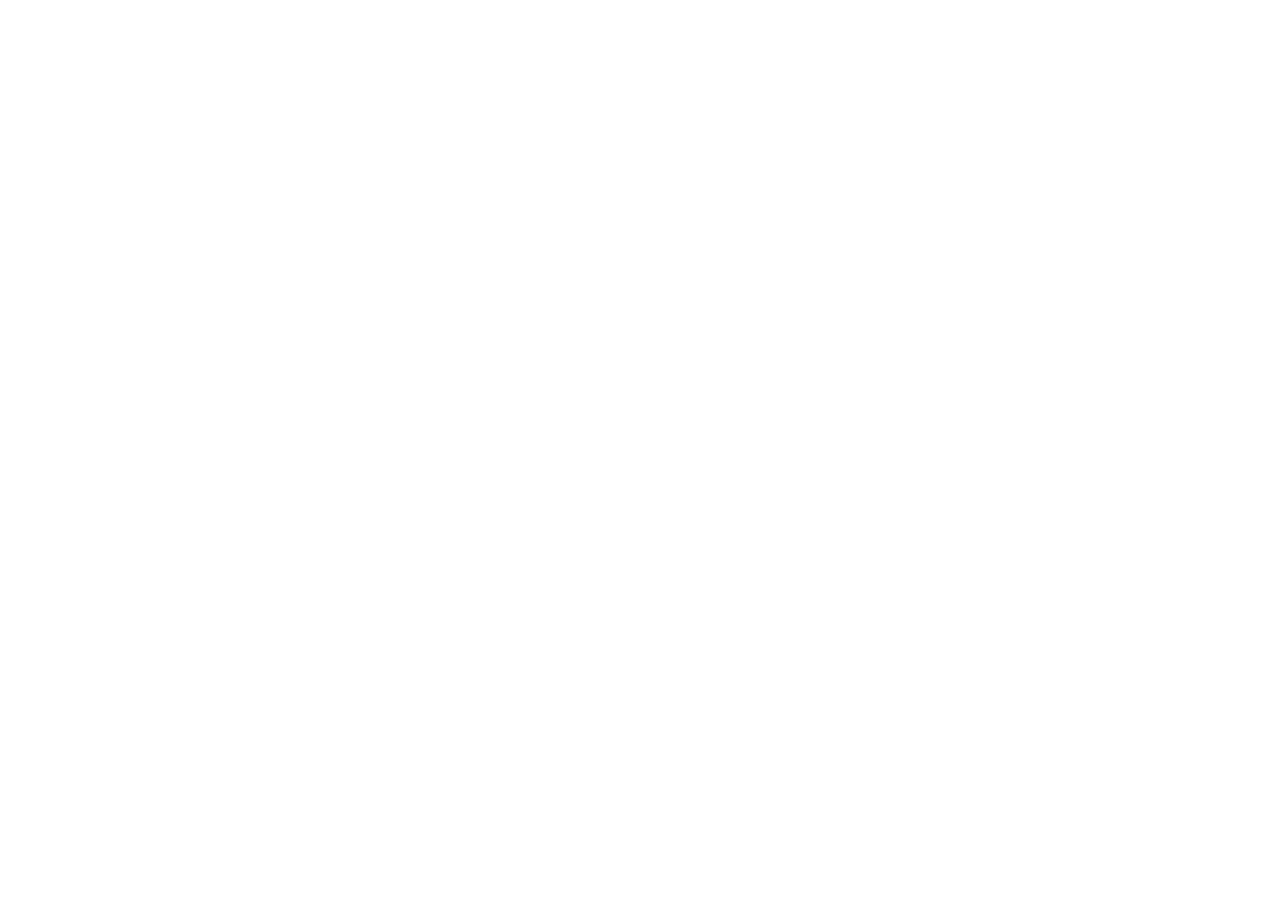
==== admin/index.html @ bd912039 "Initial commit" ====
<!doctype html>
<html>
<head>
  <meta charset="utf-8" />
  <meta name="viewport" content="width=device-width, initial-scale=1.0" />
  <title>TODAP Yönetici Paneli</title>
  <script src="https://identity.netlify.com/v1/netlify-identity-widget.js"></script>
</head>
<body>
  <script src="https://unpkg.com/netlify-cms@^2.0.0/dist/netlify-cms.js"></script>
</body>
</html>
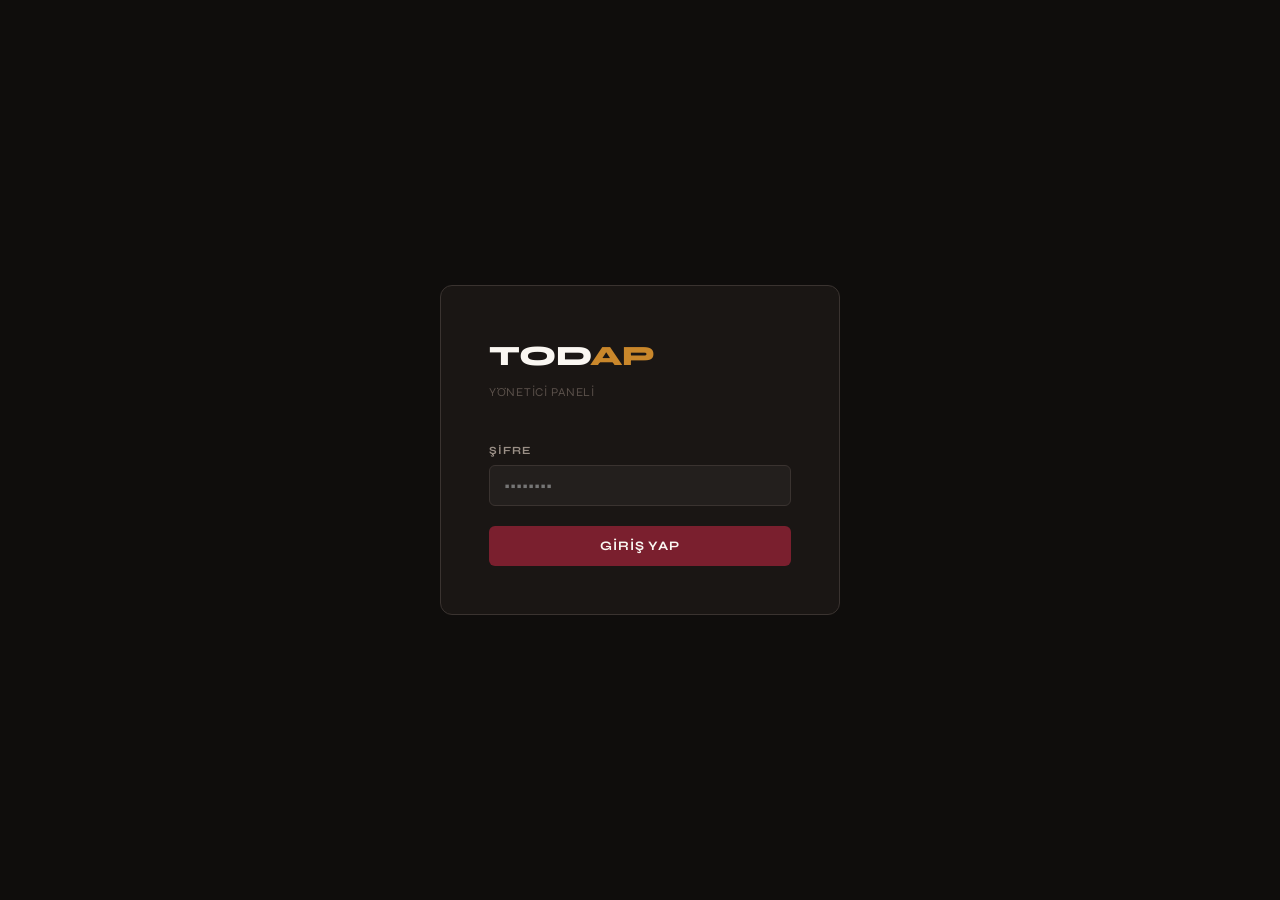
==== commit e4bfcbeb: "admin panel attempt" ====
--- a/admin/index.html
+++ b/admin/index.html
@@ -1,12 +1,1012 @@
-<!doctype html>
-<html>
+
+<!DOCTYPE html>
+<html lang="tr">
 <head>
-  <meta charset="utf-8" />
-  <meta name="viewport" content="width=device-width, initial-scale=1.0" />
-  <title>TODAP Yönetici Paneli</title>
-  <script src="https://identity.netlify.com/v1/netlify-identity-widget.js"></script>
+<meta charset="UTF-8"/>
+<meta name="viewport" content="width=device-width, initial-scale=1.0"/>
+<title>TODAP — Yönetici Paneli</title>
+<link rel="preconnect" href="https://fonts.googleapis.com"/>
+<link rel="preconnect" href="https://fonts.gstatic.com" crossorigin/>
+<link href="https://fonts.googleapis.com/css2?family=Syne:wght@400;600;700;800&family=Lora:ital,wght@0,400;1,400&display=swap" rel="stylesheet"/>
+<style>
+*,*::before,*::after{box-sizing:border-box;margin:0;padding:0}
+:root{
+  --bg:#0f0d0c;
+  --surface:#1a1614;
+  --surface2:#231f1d;
+  --surface3:#2d2825;
+  --border:#3a3330;
+  --border2:#4a4340;
+  --burgundy:#7a1f2e;
+  --burgundy-bright:#a02840;
+  --mustard:#c9872b;
+  --mustard-dim:#8a5c1a;
+  --cream:#faf7f2;
+  --text:#e8e0d8;
+  --text-muted:#9a8f86;
+  --text-faint:#5a504a;
+  --success:#3a6b35;
+  --success-bg:#1a2e18;
+  --error:#8b2020;
+  --error-bg:#2e1515;
+  --fd:'Syne',system-ui,sans-serif;
+  --fs:'Lora',Georgia,serif;
+}
+html{scroll-behavior:smooth}
+body{font-family:var(--fd);background:var(--bg);color:var(--text);font-size:14px;line-height:1.6;-webkit-font-smoothing:antialiased;min-height:100vh}
+
+/* LOGIN */
+#login-screen{display:flex;align-items:center;justify-content:center;min-height:100vh;padding:2rem;background:var(--bg)}
+.login-box{background:var(--surface);border:1px solid var(--border);border-radius:12px;padding:3rem;width:100%;max-width:400px}
+.login-logo{font-family:var(--fd);font-size:28px;font-weight:800;color:var(--cream);margin-bottom:4px}
+.login-logo span{color:var(--mustard)}
+.login-sub{font-size:12px;color:var(--text-faint);letter-spacing:0.06em;text-transform:uppercase;margin-bottom:2.5rem}
+.login-label{font-size:11px;font-weight:700;letter-spacing:0.08em;text-transform:uppercase;color:var(--text-muted);display:block;margin-bottom:6px}
+.login-input{width:100%;padding:11px 14px;background:var(--surface2);border:1px solid var(--border);border-radius:6px;color:var(--cream);font-family:var(--fd);font-size:14px;outline:none;transition:border-color .2s;margin-bottom:1.25rem}
+.login-input:focus{border-color:var(--mustard)}
+.login-btn{width:100%;padding:12px;background:var(--burgundy);color:var(--cream);font-family:var(--fd);font-size:13px;font-weight:700;letter-spacing:0.06em;text-transform:uppercase;border:none;border-radius:6px;cursor:pointer;transition:background .2s}
+.login-btn:hover{background:var(--burgundy-bright)}
+.login-error{background:var(--error-bg);border:1px solid var(--error);border-radius:6px;padding:10px 14px;font-size:13px;color:#e57373;margin-top:1rem;display:none}
+
+/* LAYOUT */
+#app{display:none;min-height:100vh}
+.sidebar{position:fixed;top:0;left:0;bottom:0;width:240px;background:var(--surface);border-right:1px solid var(--border);display:flex;flex-direction:column;z-index:10}
+.sidebar-logo{padding:1.5rem 1.75rem;border-bottom:1px solid var(--border)}
+.sidebar-logo-text{font-size:20px;font-weight:800;color:var(--cream)}
+.sidebar-logo-text span{color:var(--mustard)}
+.sidebar-logo-sub{font-size:10px;color:var(--text-faint);letter-spacing:0.07em;text-transform:uppercase;margin-top:2px}
+.sidebar-nav{padding:1rem 0;flex:1;overflow-y:auto}
+.nav-section{padding:0.5rem 1.75rem 0.25rem;font-size:10px;font-weight:700;letter-spacing:0.1em;text-transform:uppercase;color:var(--text-faint)}
+.nav-item{display:flex;align-items:center;gap:10px;padding:9px 1.75rem;cursor:pointer;transition:all .15s;color:var(--text-muted);font-size:13px;font-weight:600;letter-spacing:0.02em;border-left:2px solid transparent;text-decoration:none}
+.nav-item:hover{color:var(--text);background:var(--surface2)}
+.nav-item.active{color:var(--mustard);background:var(--surface2);border-left-color:var(--mustard)}
+.nav-item .icon{width:16px;height:16px;opacity:0.7;flex-shrink:0}
+.nav-item.active .icon{opacity:1}
+.sidebar-footer{padding:1.25rem 1.75rem;border-top:1px solid var(--border)}
+.sidebar-footer a{font-size:12px;color:var(--text-faint);text-decoration:none;display:block;margin-bottom:6px;transition:color .2s}
+.sidebar-footer a:hover{color:var(--text)}
+.sidebar-user{font-size:11px;color:var(--text-faint);margin-top:0.75rem}
+
+.main{margin-left:240px;min-height:100vh;display:flex;flex-direction:column}
+.topbar{padding:1.25rem 2rem;border-bottom:1px solid var(--border);display:flex;align-items:center;justify-content:space-between;background:var(--surface);position:sticky;top:0;z-index:5}
+.topbar-title{font-size:16px;font-weight:700;color:var(--cream)}
+.topbar-actions{display:flex;gap:10px;align-items:center}
+.content{padding:2rem;flex:1}
+
+/* BUTTONS */
+.btn{font-family:var(--fd);font-size:12px;font-weight:700;letter-spacing:0.05em;text-transform:uppercase;padding:8px 18px;border-radius:5px;cursor:pointer;transition:all .2s;border:none;display:inline-flex;align-items:center;gap:6px}
+.btn-primary{background:var(--burgundy);color:var(--cream)}
+.btn-primary:hover{background:var(--burgundy-bright)}
+.btn-secondary{background:var(--surface3);color:var(--text);border:1px solid var(--border)}
+.btn-secondary:hover{background:var(--surface2);border-color:var(--border2)}
+.btn-success{background:var(--success);color:var(--cream)}
+.btn-success:hover{background:#4a8a40}
+.btn-danger{background:var(--error);color:var(--cream)}
+.btn-danger:hover{background:#a02020}
+.btn-mustard{background:var(--mustard);color:#fff}
+.btn-mustard:hover{background:#b07020}
+.btn-sm{padding:5px 12px;font-size:11px}
+.btn:disabled{opacity:0.5;cursor:not-allowed}
+
+/* DASHBOARD */
+.stats-grid{display:grid;grid-template-columns:repeat(4,1fr);gap:1rem;margin-bottom:2rem}
+.stat-card{background:var(--surface);border:1px solid var(--border);border-radius:10px;padding:1.5rem}
+.stat-card-num{font-size:36px;font-weight:800;color:var(--mustard);line-height:1}
+.stat-card-label{font-size:11px;color:var(--text-faint);letter-spacing:0.06em;text-transform:uppercase;margin-top:6px}
+.stat-card-sub{font-size:12px;color:var(--text-muted);margin-top:4px}
+
+.recent-grid{display:grid;grid-template-columns:1fr 1fr;gap:1.5rem}
+.widget{background:var(--surface);border:1px solid var(--border);border-radius:10px;padding:1.5rem}
+.widget-title{font-size:12px;font-weight:700;letter-spacing:0.08em;text-transform:uppercase;color:var(--text-muted);margin-bottom:1.25rem;display:flex;align-items:center;justify-content:space-between}
+.widget-item{padding:0.75rem 0;border-bottom:1px solid var(--border);display:flex;align-items:flex-start;justify-content:space-between;gap:1rem}
+.widget-item:last-child{border-bottom:none;padding-bottom:0}
+.widget-item-title{font-size:13px;color:var(--text);font-weight:600;line-height:1.35;flex:1}
+.widget-item-meta{font-size:11px;color:var(--text-faint);margin-top:2px}
+.widget-item-actions{display:flex;gap:6px;flex-shrink:0}
+
+/* TAGS */
+.tag{display:inline-block;font-size:10px;font-weight:700;letter-spacing:0.06em;text-transform:uppercase;padding:2px 8px;border-radius:3px}
+.tag-red{background:rgba(122,31,46,0.3);color:#e57373;border:1px solid rgba(122,31,46,0.4)}
+.tag-mustard{background:rgba(201,135,43,0.2);color:var(--mustard);border:1px solid rgba(201,135,43,0.3)}
+.tag-green{background:rgba(58,107,53,0.3);color:#81c784;border:1px solid rgba(58,107,53,0.4)}
+.tag-gray{background:var(--surface3);color:var(--text-muted);border:1px solid var(--border)}
+
+/* LIST VIEW */
+.list-toolbar{display:flex;align-items:center;justify-content:space-between;margin-bottom:1.5rem;gap:1rem}
+.search-input{padding:8px 14px;background:var(--surface2);border:1px solid var(--border);border-radius:6px;color:var(--text);font-family:var(--fd);font-size:13px;outline:none;transition:border-color .2s;width:260px}
+.search-input:focus{border-color:var(--mustard)}
+.list-table{background:var(--surface);border:1px solid var(--border);border-radius:10px;overflow:hidden;width:100%}
+.list-table table{width:100%;border-collapse:collapse}
+.list-table th{padding:0.75rem 1.25rem;font-size:10px;font-weight:700;letter-spacing:0.08em;text-transform:uppercase;color:var(--text-faint);text-align:left;border-bottom:1px solid var(--border);background:var(--surface2)}
+.list-table td{padding:1rem 1.25rem;border-bottom:1px solid var(--border);color:var(--text);font-size:13px;vertical-align:top}
+.list-table tr:last-child td{border-bottom:none}
+.list-table tr:hover td{background:var(--surface2)}
+.list-table .td-title{font-weight:600;color:var(--cream);max-width:320px;line-height:1.4}
+.list-table .td-date{color:var(--text-faint);white-space:nowrap;font-size:12px}
+.list-table .td-actions{white-space:nowrap}
+.list-table .td-actions{display:flex;gap:6px}
+
+/* FORM */
+.form-section{background:var(--surface);border:1px solid var(--border);border-radius:10px;padding:2rem;max-width:900px}
+.form-section-title{font-size:13px;font-weight:700;letter-spacing:0.06em;text-transform:uppercase;color:var(--text-muted);margin-bottom:1.5rem;padding-bottom:1rem;border-bottom:1px solid var(--border)}
+.form-row{display:grid;grid-template-columns:1fr 1fr;gap:1.25rem;margin-bottom:1.25rem}
+.form-row.single{grid-template-columns:1fr}
+.form-group{display:flex;flex-direction:column;gap:6px}
+.form-label{font-size:11px;font-weight:700;letter-spacing:0.07em;text-transform:uppercase;color:var(--text-muted)}
+.form-input,.form-select,.form-textarea{padding:10px 14px;background:var(--surface2);border:1px solid var(--border);border-radius:6px;color:var(--cream);font-family:var(--fd);font-size:13px;outline:none;transition:border-color .2s;width:100%}
+.form-input:focus,.form-select:focus,.form-textarea:focus{border-color:var(--mustard)}
+.form-textarea{min-height:160px;resize:vertical;font-family:var(--fs);font-size:14px;line-height:1.7}
+.form-textarea.tall{min-height:320px}
+.form-select option{background:var(--surface2)}
+.form-hint{font-size:11px;color:var(--text-faint);margin-top:2px}
+.form-actions{display:flex;gap:10px;align-items:center;margin-top:1.5rem;padding-top:1.5rem;border-top:1px solid var(--border)}
+
+/* TOAST */
+.toast{position:fixed;bottom:2rem;right:2rem;padding:14px 20px;border-radius:8px;font-size:13px;font-weight:600;z-index:1000;transform:translateY(100px);opacity:0;transition:all .3s;max-width:340px;display:flex;align-items:center;gap:10px}
+.toast.show{transform:translateY(0);opacity:1}
+.toast-success{background:var(--success-bg);border:1px solid var(--success);color:#a5d6a7}
+.toast-error{background:var(--error-bg);border:1px solid var(--error);color:#ef9a9a}
+.toast-info{background:var(--surface2);border:1px solid var(--border2);color:var(--text)}
+
+/* MODAL */
+.modal-overlay{position:fixed;inset:0;background:rgba(0,0,0,0.7);z-index:100;display:flex;align-items:center;justify-content:center;padding:2rem;opacity:0;pointer-events:none;transition:opacity .2s}
+.modal-overlay.show{opacity:1;pointer-events:all}
+.modal{background:var(--surface);border:1px solid var(--border);border-radius:12px;padding:2rem;max-width:480px;width:100%}
+.modal-title{font-size:16px;font-weight:700;color:var(--cream);margin-bottom:0.5rem}
+.modal-body{font-size:14px;color:var(--text-muted);line-height:1.6;margin-bottom:1.5rem}
+.modal-actions{display:flex;gap:10px;justify-content:flex-end}
+
+/* LOADING */
+.loading-overlay{position:fixed;inset:0;background:rgba(15,13,12,0.85);z-index:200;display:flex;flex-direction:column;align-items:center;justify-content:center;gap:1rem;opacity:0;pointer-events:none;transition:opacity .2s}
+.loading-overlay.show{opacity:1;pointer-events:all}
+.loading-spinner{width:36px;height:36px;border:3px solid var(--border);border-top-color:var(--mustard);border-radius:50%;animation:spin 0.8s linear infinite}
+.loading-text{font-size:13px;color:var(--text-muted)}
+@keyframes spin{to{transform:rotate(360deg)}}
+
+/* EMPTY */
+.empty-state{text-align:center;padding:4rem 2rem;color:var(--text-faint)}
+.empty-state-icon{font-size:48px;margin-bottom:1rem;opacity:0.4}
+.empty-state-text{font-size:14px;margin-bottom:1.5rem}
+
+/* RICHTEXT toolbar */
+.editor-toolbar{display:flex;gap:4px;padding:8px;background:var(--surface3);border:1px solid var(--border);border-bottom:none;border-radius:6px 6px 0 0;flex-wrap:wrap}
+.editor-toolbar button{padding:4px 10px;background:var(--surface2);border:1px solid var(--border);border-radius:3px;color:var(--text-muted);font-size:12px;font-family:var(--fd);cursor:pointer;transition:all .15s}
+.editor-toolbar button:hover{background:var(--surface);color:var(--cream)}
+.editor-toolbar button.active{background:var(--mustard-dim);color:var(--mustard);border-color:var(--mustard-dim)}
+.editor-textarea{border-radius:0 0 6px 6px !important;border-top:none !important}
+
+/* TICKER EDITOR */
+.ticker-item{display:flex;gap:8px;align-items:center;padding:8px;background:var(--surface2);border:1px solid var(--border);border-radius:6px;margin-bottom:6px}
+.ticker-item input{flex:1;padding:6px 10px;background:var(--surface3);border:1px solid var(--border);border-radius:4px;color:var(--cream);font-family:var(--fd);font-size:13px;outline:none}
+.ticker-item input:focus{border-color:var(--mustard)}
+
+/* STATUS */
+.status-badge{display:inline-flex;align-items:center;gap:5px;font-size:11px;font-weight:600;padding:3px 8px;border-radius:100px}
+.status-badge::before{content:'';width:6px;height:6px;border-radius:50%;background:currentColor}
+.status-live{color:#81c784;background:rgba(58,107,53,0.2)}
+.status-draft{color:var(--text-muted);background:var(--surface3)}
+
+/* DEPLOY STATUS */
+.deploy-bar{background:var(--surface);border:1px solid var(--border);border-radius:10px;padding:1.25rem 1.5rem;margin-bottom:1.5rem;display:flex;align-items:center;justify-content:space-between;gap:1rem}
+.deploy-info{display:flex;align-items:center;gap:10px}
+.deploy-dot{width:8px;height:8px;border-radius:50%;background:#81c784;animation:pulse 2s infinite}
+@keyframes pulse{0%,100%{opacity:1}50%{opacity:0.4}}
+.deploy-text{font-size:12px;color:var(--text-muted)}
+.deploy-text strong{color:var(--cream)}
+
+/* PAGES */
+.page{display:none}
+.page.active{display:block}
+
+/* RESPONSIVE */
+@media(max-width:900px){
+  .sidebar{width:200px}
+  .main{margin-left:200px}
+  .stats-grid{grid-template-columns:1fr 1fr}
+  .recent-grid{grid-template-columns:1fr}
+}
+</style>
 </head>
 <body>
-  <script src="https://unpkg.com/netlify-cms@^2.0.0/dist/netlify-cms.js"></script>
+
+<!-- LOGIN -->
+<div id="login-screen">
+  <div class="login-box">
+    <div class="login-logo">TOD<span>AP</span></div>
+    <div class="login-sub">Yönetici Paneli</div>
+    <label class="login-label">Şifre</label>
+    <input class="login-input" type="password" id="login-pass" placeholder="••••••••" onkeydown="if(event.key==='Enter')doLogin()"/>
+    <button class="login-btn" onclick="doLogin()">Giriş Yap</button>
+    <div class="login-error" id="login-error">Hatalı şifre. Tekrar deneyin.</div>
+  </div>
+</div>
+
+<!-- APP -->
+<div id="app">
+  <!-- Sidebar -->
+  <div class="sidebar">
+    <div class="sidebar-logo">
+      <div class="sidebar-logo-text">TOD<span>AP</span></div>
+      <div class="sidebar-logo-sub">Yönetici Paneli</div>
+    </div>
+    <nav class="sidebar-nav">
+      <div class="nav-section">Genel</div>
+      <a class="nav-item active" onclick="showPage('dashboard')">
+        <svg class="icon" viewBox="0 0 24 24" fill="none" stroke="currentColor" stroke-width="2"><rect x="3" y="3" width="7" height="7"/><rect x="14" y="3" width="7" height="7"/><rect x="3" y="14" width="7" height="7"/><rect x="14" y="14" width="7" height="7"/></svg>
+        Dashboard
+      </a>
+      <div class="nav-section" style="margin-top:0.5rem">İçerik</div>
+      <a class="nav-item" onclick="showPage('haberler')">
+        <svg class="icon" viewBox="0 0 24 24" fill="none" stroke="currentColor" stroke-width="2"><path d="M14 2H6a2 2 0 0 0-2 2v16a2 2 0 0 0 2 2h12a2 2 0 0 0 2-2V8z"/><polyline points="14,2 14,8 20,8"/><line x1="16" y1="13" x2="8" y2="13"/><line x1="16" y1="17" x2="8" y2="17"/></svg>
+        Haberler
+      </a>
+      <a class="nav-item" onclick="showPage('etkinlikler')">
+        <svg class="icon" viewBox="0 0 24 24" fill="none" stroke="currentColor" stroke-width="2"><rect x="3" y="4" width="18" height="18" rx="2"/><line x1="16" y1="2" x2="16" y2="6"/><line x1="8" y1="2" x2="8" y2="6"/><line x1="3" y1="10" x2="21" y2="10"/></svg>
+        Etkinlikler
+      </a>
+      <a class="nav-item" onclick="showPage('ticker')">
+        <svg class="icon" viewBox="0 0 24 24" fill="none" stroke="currentColor" stroke-width="2"><polyline points="22,12 18,12 15,21 9,3 6,12 2,12"/></svg>
+        Duyuru Bandı
+      </a>
+      <div class="nav-section" style="margin-top:0.5rem">Site</div>
+      <a class="nav-item" href="/" target="_blank">
+        <svg class="icon" viewBox="0 0 24 24" fill="none" stroke="currentColor" stroke-width="2"><path d="M18 13v6a2 2 0 0 1-2 2H5a2 2 0 0 1-2-2V8a2 2 0 0 1 2-2h6"/><polyline points="15,3 21,3 21,9"/><line x1="10" y1="14" x2="21" y2="3"/></svg>
+        Siteyi Görüntüle
+      </a>
+    </nav>
+    <div class="sidebar-footer">
+      <a onclick="logout()" style="cursor:pointer">Çıkış Yap</a>
+      <div class="sidebar-user">todap.netlify.app</div>
+    </div>
+  </div>
+
+  <!-- Main -->
+  <div class="main">
+    <div class="topbar">
+      <div class="topbar-title" id="topbar-title">Dashboard</div>
+      <div class="topbar-actions" id="topbar-actions"></div>
+    </div>
+    <div class="content">
+
+      <!-- DASHBOARD -->
+      <div class="page active" id="page-dashboard">
+        <div class="deploy-bar">
+          <div class="deploy-info">
+            <div class="deploy-dot"></div>
+            <div class="deploy-text"><strong>Site Canlı</strong> · todap.netlify.app · Değişiklikler otomatik deploy olur</div>
+          </div>
+          <a href="https://todap.netlify.app" target="_blank" class="btn btn-secondary btn-sm">Siteyi Aç ↗</a>
+        </div>
+        <div class="stats-grid" id="stats-grid">
+          <div class="stat-card"><div class="stat-card-num" id="s-haber">—</div><div class="stat-card-label">Haber</div><div class="stat-card-sub">Toplam içerik</div></div>
+          <div class="stat-card"><div class="stat-card-num" id="s-etkinlik">—</div><div class="stat-card-label">Etkinlik</div><div class="stat-card-sub">Toplam kayıt</div></div>
+          <div class="stat-card"><div class="stat-card-num">2</div><div class="stat-card-label">Yayın</div><div class="stat-card-sub">Süreli yayın</div></div>
+          <div class="stat-card"><div class="stat-card-num">4</div><div class="stat-card-label">Komisyon</div><div class="stat-card-sub">Aktif birim</div></div>
+        </div>
+        <div class="recent-grid">
+          <div class="widget">
+            <div class="widget-title">Son Haberler <a onclick="showPage('haberler')" style="cursor:pointer;font-size:11px;color:var(--mustard);font-weight:600;letter-spacing:0;text-transform:none">Tümü →</a></div>
+            <div id="widget-haberler"><div style="color:var(--text-faint);font-size:13px;padding:1rem 0">Yükleniyor...</div></div>
+          </div>
+          <div class="widget">
+            <div class="widget-title">Son Etkinlikler <a onclick="showPage('etkinlikler')" style="cursor:pointer;font-size:11px;color:var(--mustard);font-weight:600;letter-spacing:0;text-transform:none">Tümü →</a></div>
+            <div id="widget-etkinlikler"><div style="color:var(--text-faint);font-size:13px;padding:1rem 0">Yükleniyor...</div></div>
+          </div>
+        </div>
+      </div>
+
+      <!-- HABERLER LİSTESİ -->
+      <div class="page" id="page-haberler">
+        <div class="list-toolbar">
+          <input class="search-input" placeholder="Haber ara..." oninput="filterTable('haber-table',this.value)"/>
+          <button class="btn btn-primary" onclick="showPage('haber-yeni')">+ Yeni Haber</button>
+        </div>
+        <div class="list-table">
+          <table id="haber-table">
+            <thead><tr><th>Başlık</th><th>Kategori</th><th>Tarih</th><th>İşlemler</th></tr></thead>
+            <tbody id="haber-tbody"></tbody>
+          </table>
+        </div>
+      </div>
+
+      <!-- HABER FORM -->
+      <div class="page" id="page-haber-yeni">
+        <div class="form-section">
+          <div class="form-section-title" id="haber-form-title">Yeni Haber Ekle</div>
+          <input type="hidden" id="haber-edit-slug"/>
+          <div class="form-row">
+            <div class="form-group">
+              <label class="form-label">Slug (URL kısmı)</label>
+              <input class="form-input" id="haber-slug" placeholder="ornek-haber-basligi" oninput="this.value=this.value.toLowerCase().replace(/[^a-z0-9-]/g,'')"/>
+              <div class="form-hint">Küçük harf, tire ile. Örn: yargi-paketi-aciklamasi</div>
+            </div>
+            <div class="form-group">
+              <label class="form-label">Kategori</label>
+              <select class="form-select" id="haber-tag">
+                <option value="Bildiri" data-cls="r">Bildiri</option>
+                <option value="Savunuculuk" data-cls="">Savunuculuk</option>
+                <option value="Rapor" data-cls="r">Rapor</option>
+                <option value="Dayanışma" data-cls="">Dayanışma</option>
+                <option value="İnsan Hakları" data-cls="g">İnsan Hakları</option>
+                <option value="Açıklama" data-cls="r">Açıklama</option>
+                <option value="Duyuru" data-cls="">Duyuru</option>
+              </select>
+            </div>
+          </div>
+          <div class="form-row single">
+            <div class="form-group">
+              <label class="form-label">Başlık</label>
+              <input class="form-input" id="haber-title" placeholder="Haber başlığı..."/>
+            </div>
+          </div>
+          <div class="form-row single">
+            <div class="form-group">
+              <label class="form-label">Özet (Ana sayfada görünür)</label>
+              <textarea class="form-textarea" id="haber-excerpt" style="min-height:80px" placeholder="Kısa özet..."></textarea>
+            </div>
+          </div>
+          <div class="form-row">
+            <div class="form-group">
+              <label class="form-label">Tarih</label>
+              <input class="form-input" id="haber-date" type="text" placeholder="23 Aralık 2025"/>
+            </div>
+            <div class="form-group">
+              <label class="form-label">Slug (Benzersiz ID)</label>
+              <input class="form-input" id="haber-slug2" placeholder="otomatik" readonly style="opacity:0.5"/>
+            </div>
+          </div>
+          <div class="form-row single">
+            <div class="form-group">
+              <label class="form-label">İçerik (HTML destekler)</label>
+              <div class="editor-toolbar">
+                <button onclick="insertTag('haber-body','<h2>','</h2>')">H2</button>
+                <button onclick="insertTag('haber-body','<h3>','</h3>')">H3</button>
+                <button onclick="insertTag('haber-body','<p>','</p>')">P</button>
+                <button onclick="insertTag('haber-body','<strong>','</strong>')"><b>B</b></button>
+                <button onclick="insertTag('haber-body','<em>','</em>')"><i>I</i></button>
+                <button onclick="insertTag('haber-body','<ul>\n<li>','</li>\n</ul>')">Liste</button>
+                <button onclick="insertTag('haber-body','<li>','</li>')">Madde</button>
+                <button onclick="insertTag('haber-body','<blockquote>','</blockquote>')">Alıntı</button>
+                <button onclick="insertTag('haber-body','<br/>','')">BR</button>
+              </div>
+              <textarea class="form-textarea tall editor-textarea" id="haber-body" placeholder="<p>İlk paragraf...</p>&#10;&#10;<h2>Alt Başlık</h2>&#10;<p>Devam...</p>"></textarea>
+              <div class="form-hint">HTML etiketleri kullanabilirsiniz: &lt;p&gt;, &lt;h2&gt;, &lt;h3&gt;, &lt;ul&gt;&lt;li&gt;, &lt;strong&gt;, &lt;em&gt;, &lt;blockquote&gt;</div>
+            </div>
+          </div>
+          <div class="form-actions">
+            <button class="btn btn-success" onclick="saveHaber()">💾 Kaydet & Yayınla</button>
+            <button class="btn btn-secondary" onclick="showPage('haberler')">İptal</button>
+            <span id="haber-save-status" style="font-size:12px;color:var(--text-faint)"></span>
+          </div>
+        </div>
+      </div>
+
+      <!-- ETKİNLİKLER LİSTESİ -->
+      <div class="page" id="page-etkinlikler">
+        <div class="list-toolbar">
+          <input class="search-input" placeholder="Etkinlik ara..." oninput="filterTable('etkinlik-table',this.value)"/>
+          <button class="btn btn-primary" onclick="showPage('etkinlik-yeni')">+ Yeni Etkinlik</button>
+        </div>
+        <div class="list-table">
+          <table id="etkinlik-table">
+            <thead><tr><th>Başlık</th><th>Kategori</th><th>Tarih</th><th>İşlemler</th></tr></thead>
+            <tbody id="etkinlik-tbody"></tbody>
+          </table>
+        </div>
+      </div>
+
+      <!-- ETKİNLİK FORM -->
+      <div class="page" id="page-etkinlik-yeni">
+        <div class="form-section">
+          <div class="form-section-title" id="etkinlik-form-title">Yeni Etkinlik Ekle</div>
+          <input type="hidden" id="etkinlik-edit-slug"/>
+          <div class="form-row">
+            <div class="form-group">
+              <label class="form-label">Slug</label>
+              <input class="form-input" id="etkinlik-slug" placeholder="etkinlik-adi" oninput="this.value=this.value.toLowerCase().replace(/[^a-z0-9-]/g,'')"/>
+            </div>
+            <div class="form-group">
+              <label class="form-label">Kategori</label>
+              <select class="form-select" id="etkinlik-tag">
+                <option>Eğitim Programı</option>
+                <option>Sempozyum</option>
+                <option>Eylem</option>
+                <option>Panel</option>
+                <option>Atölye</option>
+                <option>Toplantı</option>
+                <option>Hukuki Süreç</option>
+                <option>Duyuru</option>
+              </select>
+            </div>
+          </div>
+          <div class="form-row single">
+            <div class="form-group">
+              <label class="form-label">Başlık</label>
+              <input class="form-input" id="etkinlik-title" placeholder="Etkinlik başlığı..."/>
+            </div>
+          </div>
+          <div class="form-row">
+            <div class="form-group">
+              <label class="form-label">Gün (Sayı)</label>
+              <input class="form-input" id="etkinlik-gun" placeholder="12 veya —"/>
+            </div>
+            <div class="form-group">
+              <label class="form-label">Ay (3 harf)</label>
+              <input class="form-input" id="etkinlik-ay" placeholder="Ara, Oca, May..."/>
+            </div>
+          </div>
+          <div class="form-row single">
+            <div class="form-group">
+              <label class="form-label">Tarih (Tam metin)</label>
+              <input class="form-input" id="etkinlik-date" placeholder="12 Aralık 2025"/>
+            </div>
+          </div>
+          <div class="form-row single">
+            <div class="form-group">
+              <label class="form-label">Kısa Açıklama (Ana sayfada görünür)</label>
+              <textarea class="form-textarea" id="etkinlik-desc" style="min-height:80px" placeholder="Kısa açıklama..."></textarea>
+            </div>
+          </div>
+          <div class="form-row single">
+            <div class="form-group">
+              <label class="form-label">Detaylı İçerik (HTML)</label>
+              <div class="editor-toolbar">
+                <button onclick="insertTag('etkinlik-body','<h2>','</h2>')">H2</button>
+                <button onclick="insertTag('etkinlik-body','<h3>','</h3>')">H3</button>
+                <button onclick="insertTag('etkinlik-body','<p>','</p>')">P</button>
+                <button onclick="insertTag('etkinlik-body','<strong>','</strong>')"><b>B</b></button>
+                <button onclick="insertTag('etkinlik-body','<ul>\n<li>','</li>\n</ul>')">Liste</button>
+                <button onclick="insertTag('etkinlik-body','<li>','</li>')">Madde</button>
+                <button onclick="insertTag('etkinlik-body','<blockquote>','</blockquote>')">Alıntı</button>
+              </div>
+              <textarea class="form-textarea tall editor-textarea" id="etkinlik-body" placeholder="<p>Etkinlik detayları...</p>"></textarea>
+            </div>
+          </div>
+          <div class="form-actions">
+            <button class="btn btn-success" onclick="saveEtkinlik()">💾 Kaydet & Yayınla</button>
+            <button class="btn btn-secondary" onclick="showPage('etkinlikler')">İptal</button>
+            <span id="etkinlik-save-status" style="font-size:12px;color:var(--text-faint)"></span>
+          </div>
+        </div>
+      </div>
+
+      <!-- TICKER EDITOR -->
+      <div class="page" id="page-ticker">
+        <div class="form-section" style="max-width:700px">
+          <div class="form-section-title">Duyuru Bandı Yönetimi</div>
+          <p style="font-size:13px;color:var(--text-muted);margin-bottom:1.5rem;line-height:1.6">Sitenin üst kısmında kayan duyuru bandını buradan yönetebilirsiniz. Her satır bir duyuru. <strong style="color:var(--text)">Güçlü</strong> etiketiyle vurgulu başlık ekleyebilirsiniz.</p>
+          <div id="ticker-items"></div>
+          <button class="btn btn-secondary" onclick="addTickerItem()" style="margin-bottom:1.5rem">+ Duyuru Ekle</button>
+          <div class="form-actions">
+            <button class="btn btn-success" onclick="saveTicker()">💾 Kaydet & Yayınla</button>
+            <span id="ticker-save-status" style="font-size:12px;color:var(--text-faint)"></span>
+          </div>
+        </div>
+      </div>
+
+    </div>
+  </div>
+</div>
+
+<!-- Toast -->
+<div class="toast" id="toast"></div>
+
+<!-- Modal -->
+<div class="modal-overlay" id="modal-overlay">
+  <div class="modal">
+    <div class="modal-title" id="modal-title"></div>
+    <div class="modal-body" id="modal-body"></div>
+    <div class="modal-actions">
+      <button class="btn btn-secondary" onclick="closeModal()">İptal</button>
+      <button class="btn btn-danger" id="modal-confirm">Sil</button>
+    </div>
+  </div>
+</div>
+
+<!-- Loading -->
+<div class="loading-overlay" id="loading">
+  <div class="loading-spinner"></div>
+  <div class="loading-text" id="loading-text">GitHub'a kaydediliyor...</div>
+</div>
+
+<script>
+// ============================================================
+// CONFIG
+// ============================================================
+const GH_TOKEN  = ''; // Token ortam değişkeninden alınacak
+const GH_OWNER  = 'EbubekirGonan';
+const GH_REPO   = 'todap';
+const GH_BRANCH = 'main';
+const INDEX_PATH = 'index.html';
+const ADMIN_PASSWORD = 'todap2025';
+
+// ============================================================
+// AUTH
+// ============================================================
+function doLogin() {
+  const p = document.getElementById('login-pass').value;
+  if (p === ADMIN_PASSWORD) {
+    document.getElementById('login-screen').style.display = 'none';
+    document.getElementById('app').style.display = 'flex';
+    init();
+  } else {
+    document.getElementById('login-error').style.display = 'block';
+  }
+}
+
+function logout() {
+  document.getElementById('app').style.display = 'none';
+  document.getElementById('login-screen').style.display = 'flex';
+  document.getElementById('login-pass').value = '';
+}
+
+// ============================================================
+// GITHUB API
+// ============================================================
+async function ghGet(path) {
+  const r = await fetch(`https://api.github.com/repos/${GH_OWNER}/${GH_REPO}/contents/${path}?ref=${GH_BRANCH}`, {
+    headers: { Authorization: `token ${GH_TOKEN}`, Accept: 'application/vnd.github.v3+json' }
+  });
+  if (!r.ok) throw new Error(`GitHub GET failed: ${r.status}`);
+  return r.json();
+}
+
+async function ghPut(path, content, message, sha) {
+  const body = { message, content: btoa(unescape(encodeURIComponent(content))), branch: GH_BRANCH };
+  if (sha) body.sha = sha;
+  const r = await fetch(`https://api.github.com/repos/${GH_OWNER}/${GH_REPO}/contents/${path}`, {
+    method: 'PUT',
+    headers: { Authorization: `token ${GH_TOKEN}`, Accept: 'application/vnd.github.v3+json', 'Content-Type': 'application/json' },
+    body: JSON.stringify(body)
+  });
+  if (!r.ok) { const e = await r.json(); throw new Error(e.message || `GitHub PUT failed: ${r.status}`); }
+  return r.json();
+}
+
+// ============================================================
+// STATE
+// ============================================================
+let indexContent = '';
+let indexSha = '';
+let DATA = { haberler: {}, etkinlikler: {} };
+let tickerItems = [];
+
+// ============================================================
+// INIT
+// ============================================================
+async function init() {
+  showLoading('Site verileri yükleniyor...');
+  try {
+    const f = await ghGet(INDEX_PATH);
+    indexSha = f.sha;
+    indexContent = decodeURIComponent(escape(atob(f.content.replace(/\n/g,''))));
+    parseData();
+    parseTicker();
+    renderDashboard();
+    renderHaberTable();
+    renderEtkinlikTable();
+    renderTickerEditor();
+    hideLoading();
+  } catch(e) {
+    hideLoading();
+    showToast('Veri yüklenemedi: ' + e.message, 'error');
+  }
+}
+
+// ============================================================
+// PARSE DATA FROM HTML
+// ============================================================
+function parseData() {
+  const m = indexContent.match(/const DATA = ({[\s\S]*?});\s*\n\s*let tickerItems/);
+  if (m) {
+    try { DATA = eval('(' + m[1] + ')'); } catch(e) { DATA = {haberler:{}, etkinlikler:{}}; }
+  } else {
+    // Try alternative
+    const m2 = indexContent.match(/const DATA = ({[\s\S]*?});\s*\n/);
+    if (m2) { try { DATA = eval('(' + m2[1] + ')'); } catch(e) {} }
+  }
+}
+
+function parseTicker() {
+  const m = indexContent.match(/let tickerItems = (\[[\s\S]*?\]);\s*\n/);
+  if (m) {
+    try { tickerItems = eval(m[1]); } catch(e) { tickerItems = []; }
+  } else {
+    // Parse from HTML ticker
+    const ticks = [];
+    const re = /<span><strong>(.*?)<\/strong>\s*·\s*(.*?)<\/span>/g;
+    let t;
+    const half = [];
+    while ((t = re.exec(indexContent)) !== null) half.push({ bold: t[1], text: t[2] });
+    // deduplicate (ticker is doubled)
+    const seen = new Set();
+    for (const h of half) {
+      const k = h.bold + h.text;
+      if (!seen.has(k)) { seen.add(k); ticks.push(h); }
+    }
+    tickerItems = ticks;
+  }
+}
+
+// ============================================================
+// SERIALIZE DATA BACK TO HTML
+// ============================================================
+function serializeAndSave(msg) {
+  return new Promise(async (resolve, reject) => {
+    try {
+      // Build new DATA object string
+      const dataStr = buildDataString();
+      const tickerStr = buildTickerString();
+      const tickerHtml = buildTickerHtml();
+
+      let html = indexContent;
+
+      // Replace DATA object
+      html = html.replace(/const DATA = {[\s\S]*?};\s*\nlet tickerItems/, `const DATA = ${dataStr};\nlet tickerItems`);
+
+      // Replace tickerItems
+      html = html.replace(/let tickerItems = \[[\s\S]*?\];\s*\n/, `let tickerItems = ${tickerStr};\n`);
+
+      // Replace ticker HTML
+      html = html.replace(
+        /<div class="ticker-inner">[\s\S]*?<\/div><\/div>/,
+        `<div class="ticker-inner">\n${tickerHtml}\n</div></div>`
+      );
+
+      showLoading('GitHub\'a kaydediliyor...');
+      const result = await ghPut(INDEX_PATH, html, msg, indexSha);
+      indexSha = result.content.sha;
+      indexContent = html;
+      hideLoading();
+      resolve();
+    } catch(e) {
+      hideLoading();
+      reject(e);
+    }
+  });
+}
+
+function buildDataString() {
+  const haberEntries = Object.entries(DATA.haberler).map(([slug, d]) => {
+    const body = d.body.replace(/`/g, '\\`').replace(/\${/g, '\\${');
+    return `'${slug}':{tag:${JSON.stringify(d.tag)},cls:${JSON.stringify(d.cls||'')},title:${JSON.stringify(d.title)},date:${JSON.stringify(d.date)},excerpt:${JSON.stringify(d.excerpt||'')},body:\`${body}\`}`;
+  }).join(',\n');
+
+  const etkinlikEntries = Object.entries(DATA.etkinlikler).map(([slug, d]) => {
+    const body = d.body.replace(/`/g, '\\`').replace(/\${/g, '\\${');
+    return `'${slug}':{tag:${JSON.stringify(d.tag)},gun:${JSON.stringify(d.gun)},ay:${JSON.stringify(d.ay)},title:${JSON.stringify(d.title)},date:${JSON.stringify(d.date)},desc:${JSON.stringify(d.desc||'')},body:\`${body}\`}`;
+  }).join(',\n');
+
+  return `{\nhaberler: {\n${haberEntries}\n},\netkinlikler: {\n${etkinlikEntries}\n}\n}`;
+}
+
+function buildTickerString() {
+  return JSON.stringify(tickerItems, null, 2);
+}
+
+function buildTickerHtml() {
+  const doubled = [...tickerItems, ...tickerItems];
+  return doubled.map(t => `<span><strong>${t.bold}</strong> · ${t.text}</span>`).join('\n');
+}
+
+// ============================================================
+// DASHBOARD
+// ============================================================
+function renderDashboard() {
+  const haberCount = Object.keys(DATA.haberler).length;
+  const etkinlikCount = Object.keys(DATA.etkinlikler).length;
+  document.getElementById('s-haber').textContent = haberCount;
+  document.getElementById('s-etkinlik').textContent = etkinlikCount;
+
+  // Widget - son haberler
+  const wh = document.getElementById('widget-haberler');
+  const habEntries = Object.entries(DATA.haberler).slice(0, 4);
+  if (!habEntries.length) { wh.innerHTML = '<div style="color:var(--text-faint);font-size:13px;padding:1rem 0">Henüz haber yok.</div>'; }
+  else {
+    wh.innerHTML = habEntries.map(([slug,d]) => `
+      <div class="widget-item">
+        <div><div class="widget-item-title">${d.title}</div><div class="widget-item-meta">${d.date} · <span class="tag ${d.cls==='r'?'tag-red':d.cls==='g'?'tag-green':'tag-mustard'}">${d.tag}</span></div></div>
+        <div class="widget-item-actions"><button class="btn btn-secondary btn-sm" onclick="editHaber('${slug}')">Düzenle</button></div>
+      </div>`).join('');
+  }
+
+  // Widget - son etkinlikler
+  const we = document.getElementById('widget-etkinlikler');
+  const etkEntries = Object.entries(DATA.etkinlikler).slice(0, 4);
+  if (!etkEntries.length) { we.innerHTML = '<div style="color:var(--text-faint);font-size:13px;padding:1rem 0">Henüz etkinlik yok.</div>'; }
+  else {
+    we.innerHTML = etkEntries.map(([slug,d]) => `
+      <div class="widget-item">
+        <div><div class="widget-item-title">${d.title}</div><div class="widget-item-meta">${d.date} · <span class="tag tag-mustard">${d.tag}</span></div></div>
+        <div class="widget-item-actions"><button class="btn btn-secondary btn-sm" onclick="editEtkinlik('${slug}')">Düzenle</button></div>
+      </div>`).join('');
+  }
+}
+
+// ============================================================
+// HABERLER
+// ============================================================
+function renderHaberTable() {
+  const tbody = document.getElementById('haber-tbody');
+  const entries = Object.entries(DATA.haberler);
+  if (!entries.length) {
+    tbody.innerHTML = '<tr><td colspan="4"><div class="empty-state"><div class="empty-state-icon">📰</div><div class="empty-state-text">Henüz haber eklenmemiş.</div><button class="btn btn-primary" onclick="showPage(\'haber-yeni\')">İlk Haberi Ekle</button></div></td></tr>';
+    return;
+  }
+  tbody.innerHTML = entries.map(([slug,d]) => `
+    <tr>
+      <td class="td-title">${d.title}</td>
+      <td><span class="tag ${d.cls==='r'?'tag-red':d.cls==='g'?'tag-green':'tag-mustard'}">${d.tag}</span></td>
+      <td class="td-date">${d.date}</td>
+      <td class="td-actions">
+        <button class="btn btn-secondary btn-sm" onclick="editHaber('${slug}')">Düzenle</button>
+        <button class="btn btn-danger btn-sm" onclick="confirmDeleteHaber('${slug}')">Sil</button>
+      </td>
+    </tr>`).join('');
+}
+
+function editHaber(slug) {
+  const d = DATA.haberler[slug];
+  if (!d) return;
+  document.getElementById('haber-form-title').textContent = 'Haberi Düzenle';
+  document.getElementById('haber-edit-slug').value = slug;
+  document.getElementById('haber-slug').value = slug;
+  document.getElementById('haber-slug').disabled = true;
+  document.getElementById('haber-tag').value = d.tag;
+  document.getElementById('haber-title').value = d.title;
+  document.getElementById('haber-excerpt').value = d.excerpt || '';
+  document.getElementById('haber-date').value = d.date;
+  document.getElementById('haber-body').value = d.body;
+  showPage('haber-yeni');
+}
+
+function resetHaberForm() {
+  document.getElementById('haber-form-title').textContent = 'Yeni Haber Ekle';
+  document.getElementById('haber-edit-slug').value = '';
+  document.getElementById('haber-slug').value = '';
+  document.getElementById('haber-slug').disabled = false;
+  document.getElementById('haber-tag').value = 'Bildiri';
+  document.getElementById('haber-title').value = '';
+  document.getElementById('haber-excerpt').value = '';
+  document.getElementById('haber-date').value = '';
+  document.getElementById('haber-body').value = '';
+}
+
+async function saveHaber() {
+  const editSlug = document.getElementById('haber-edit-slug').value;
+  const slug = editSlug || document.getElementById('haber-slug').value.trim();
+  const title = document.getElementById('haber-title').value.trim();
+  const tag = document.getElementById('haber-tag').value;
+  const excerpt = document.getElementById('haber-excerpt').value.trim();
+  const date = document.getElementById('haber-date').value.trim();
+  const body = document.getElementById('haber-body').value.trim();
+
+  if (!slug) { showToast('Slug alanı boş olamaz!', 'error'); return; }
+  if (!title) { showToast('Başlık alanı boş olamaz!', 'error'); return; }
+  if (!body) { showToast('İçerik alanı boş olamaz!', 'error'); return; }
+
+  const tagEl = document.getElementById('haber-tag');
+  const cls = tagEl.selectedOptions[0].dataset.cls || '';
+
+  DATA.haberler[slug] = { tag, cls, title, date: date || new Date().toLocaleDateString('tr-TR',{day:'numeric',month:'long',year:'numeric'}), excerpt, body };
+
+  try {
+    await serializeAndSave(`[Admin] Haber ${editSlug ? 'güncellendi' : 'eklendi'}: ${title}`);
+    showToast('✓ Haber kaydedildi! Site birkaç saniyede güncellenir.', 'success');
+    renderDashboard();
+    renderHaberTable();
+    resetHaberForm();
+    showPage('haberler');
+  } catch(e) {
+    showToast('Hata: ' + e.message, 'error');
+  }
+}
+
+function confirmDeleteHaber(slug) {
+  showModal('Haberi Sil', `"${DATA.haberler[slug]?.title}" başlıklı haberi silmek istediğinize emin misiniz? Bu işlem geri alınamaz.`, async () => {
+    delete DATA.haberler[slug];
+    try {
+      await serializeAndSave(`[Admin] Haber silindi: ${slug}`);
+      showToast('Haber silindi.', 'success');
+      renderDashboard();
+      renderHaberTable();
+    } catch(e) { showToast('Hata: ' + e.message, 'error'); }
+  });
+}
+
+// ============================================================
+// ETKİNLİKLER
+// ============================================================
+function renderEtkinlikTable() {
+  const tbody = document.getElementById('etkinlik-tbody');
+  const entries = Object.entries(DATA.etkinlikler);
+  if (!entries.length) {
+    tbody.innerHTML = '<tr><td colspan="4"><div class="empty-state"><div class="empty-state-icon">📅</div><div class="empty-state-text">Henüz etkinlik eklenmemiş.</div><button class="btn btn-primary" onclick="showPage(\'etkinlik-yeni\')">İlk Etkinliği Ekle</button></div></td></tr>';
+    return;
+  }
+  tbody.innerHTML = entries.map(([slug,d]) => `
+    <tr>
+      <td class="td-title">${d.title}</td>
+      <td><span class="tag tag-mustard">${d.tag}</span></td>
+      <td class="td-date">${d.gun} ${d.ay}</td>
+      <td class="td-actions">
+        <button class="btn btn-secondary btn-sm" onclick="editEtkinlik('${slug}')">Düzenle</button>
+        <button class="btn btn-danger btn-sm" onclick="confirmDeleteEtkinlik('${slug}')">Sil</button>
+      </td>
+    </tr>`).join('');
+}
+
+function editEtkinlik(slug) {
+  const d = DATA.etkinlikler[slug];
+  if (!d) return;
+  document.getElementById('etkinlik-form-title').textContent = 'Etkinliği Düzenle';
+  document.getElementById('etkinlik-edit-slug').value = slug;
+  document.getElementById('etkinlik-slug').value = slug;
+  document.getElementById('etkinlik-slug').disabled = true;
+  document.getElementById('etkinlik-tag').value = d.tag;
+  document.getElementById('etkinlik-title').value = d.title;
+  document.getElementById('etkinlik-gun').value = d.gun;
+  document.getElementById('etkinlik-ay').value = d.ay;
+  document.getElementById('etkinlik-date').value = d.date;
+  document.getElementById('etkinlik-desc').value = d.desc || '';
+  document.getElementById('etkinlik-body').value = d.body;
+  showPage('etkinlik-yeni');
+}
+
+function resetEtkinlikForm() {
+  document.getElementById('etkinlik-form-title').textContent = 'Yeni Etkinlik Ekle';
+  document.getElementById('etkinlik-edit-slug').value = '';
+  document.getElementById('etkinlik-slug').value = '';
+  document.getElementById('etkinlik-slug').disabled = false;
+  ['etkinlik-tag','etkinlik-title','etkinlik-gun','etkinlik-ay','etkinlik-date','etkinlik-desc','etkinlik-body'].forEach(id => { if(document.getElementById(id)) document.getElementById(id).value = ''; });
+}
+
+async function saveEtkinlik() {
+  const editSlug = document.getElementById('etkinlik-edit-slug').value;
+  const slug = editSlug || document.getElementById('etkinlik-slug').value.trim();
+  const title = document.getElementById('etkinlik-title').value.trim();
+  const tag = document.getElementById('etkinlik-tag').value;
+  const gun = document.getElementById('etkinlik-gun').value.trim();
+  const ay = document.getElementById('etkinlik-ay').value.trim();
+  const date = document.getElementById('etkinlik-date').value.trim();
+  const desc = document.getElementById('etkinlik-desc').value.trim();
+  const body = document.getElementById('etkinlik-body').value.trim();
+
+  if (!slug) { showToast('Slug alanı boş olamaz!', 'error'); return; }
+  if (!title) { showToast('Başlık alanı boş olamaz!', 'error'); return; }
+
+  DATA.etkinlikler[slug] = { tag, gun: gun||'—', ay: ay||'?', title, date: date || gun + ' ' + ay, desc, body };
+
+  try {
+    await serializeAndSave(`[Admin] Etkinlik ${editSlug ? 'güncellendi' : 'eklendi'}: ${title}`);
+    showToast('✓ Etkinlik kaydedildi! Site birkaç saniyede güncellenir.', 'success');
+    renderDashboard();
+    renderEtkinlikTable();
+    resetEtkinlikForm();
+    showPage('etkinlikler');
+  } catch(e) {
+    showToast('Hata: ' + e.message, 'error');
+  }
+}
+
+function confirmDeleteEtkinlik(slug) {
+  showModal('Etkinliği Sil', `"${DATA.etkinlikler[slug]?.title}" etkinliğini silmek istediğinize emin misiniz?`, async () => {
+    delete DATA.etkinlikler[slug];
+    try {
+      await serializeAndSave(`[Admin] Etkinlik silindi: ${slug}`);
+      showToast('Etkinlik silindi.', 'success');
+      renderDashboard();
+      renderEtkinlikTable();
+    } catch(e) { showToast('Hata: ' + e.message, 'error'); }
+  });
+}
+
+// ============================================================
+// TICKER
+// ============================================================
+function renderTickerEditor() {
+  const container = document.getElementById('ticker-items');
+  container.innerHTML = tickerItems.map((t, i) => `
+    <div class="ticker-item" id="tick-${i}">
+      <input type="text" value="${t.bold}" placeholder="Etiket (Yeni, Bildiri...)" style="max-width:140px" onchange="tickerItems[${i}].bold=this.value"/>
+      <span style="color:var(--text-faint);font-size:13px">·</span>
+      <input type="text" value="${t.text}" placeholder="Duyuru metni..." onchange="tickerItems[${i}].text=this.value"/>
+      <button class="btn btn-danger btn-sm" onclick="removeTickerItem(${i})">✕</button>
+    </div>`).join('');
+}
+
+function addTickerItem() {
+  tickerItems.push({ bold: 'Yeni', text: 'Duyuru metni...' });
+  renderTickerEditor();
+}
+
+function removeTickerItem(i) {
+  tickerItems.splice(i, 1);
+  renderTickerEditor();
+}
+
+async function saveTicker() {
+  // Collect current values from inputs
+  const container = document.getElementById('ticker-items');
+  const items = container.querySelectorAll('.ticker-item');
+  tickerItems = Array.from(items).map(item => {
+    const inputs = item.querySelectorAll('input');
+    return { bold: inputs[0].value, text: inputs[1].value };
+  });
+
+  try {
+    await serializeAndSave('[Admin] Duyuru bandı güncellendi');
+    showToast('✓ Duyuru bandı güncellendi!', 'success');
+    renderTickerEditor();
+  } catch(e) {
+    showToast('Hata: ' + e.message, 'error');
+  }
+}
+
+// ============================================================
+// UI HELPERS
+// ============================================================
+function showPage(name) {
+  document.querySelectorAll('.page').forEach(p => p.classList.remove('active'));
+  document.querySelectorAll('.nav-item').forEach(n => n.classList.remove('active'));
+  document.getElementById('page-' + name)?.classList.add('active');
+
+  const titles = {
+    'dashboard': 'Dashboard', 'haberler': 'Haberler', 'haber-yeni': 'Haber Ekle / Düzenle',
+    'etkinlikler': 'Etkinlikler', 'etkinlik-yeni': 'Etkinlik Ekle / Düzenle', 'ticker': 'Duyuru Bandı'
+  };
+  document.getElementById('topbar-title').textContent = titles[name] || name;
+
+  // Activate nav item
+  const navMap = { 'dashboard':'dashboard', 'haberler':'haberler', 'haber-yeni':'haberler', 'etkinlikler':'etkinlikler', 'etkinlik-yeni':'etkinlikler', 'ticker':'ticker' };
+  document.querySelectorAll('.nav-item').forEach(n => {
+    if (n.getAttribute('onclick')?.includes("'"+navMap[name]+"'")) n.classList.add('active');
+  });
+
+  if (name === 'haber-yeni' && !document.getElementById('haber-edit-slug').value) resetHaberForm();
+  if (name === 'etkinlik-yeni' && !document.getElementById('etkinlik-edit-slug').value) resetEtkinlikForm();
+}
+
+function filterTable(tableId, q) {
+  const table = document.getElementById(tableId);
+  table.querySelectorAll('tbody tr').forEach(row => {
+    row.style.display = row.textContent.toLowerCase().includes(q.toLowerCase()) ? '' : 'none';
+  });
+}
+
+function insertTag(textareaId, open, close) {
+  const ta = document.getElementById(textareaId);
+  const start = ta.selectionStart, end = ta.selectionEnd;
+  const selected = ta.value.substring(start, end);
+  ta.value = ta.value.substring(0, start) + open + selected + close + ta.value.substring(end);
+  ta.selectionStart = ta.selectionEnd = start + open.length + selected.length + close.length;
+  ta.focus();
+}
+
+function showToast(msg, type = 'info') {
+  const t = document.getElementById('toast');
+  t.className = `toast toast-${type} show`;
+  t.textContent = msg;
+  setTimeout(() => t.classList.remove('show'), 4000);
+}
+
+let modalCallback = null;
+function showModal(title, body, onConfirm) {
+  document.getElementById('modal-title').textContent = title;
+  document.getElementById('modal-body').textContent = body;
+  document.getElementById('modal-overlay').classList.add('show');
+  modalCallback = onConfirm;
+  document.getElementById('modal-confirm').onclick = () => { closeModal(); if(modalCallback) modalCallback(); };
+}
+
+function closeModal() { document.getElementById('modal-overlay').classList.remove('show'); }
+
+function showLoading(txt) {
+  document.getElementById('loading-text').textContent = txt || 'İşleniyor...';
+  document.getElementById('loading').classList.add('show');
+}
+
+function hideLoading() { document.getElementById('loading').classList.remove('show'); }
+</script>
 </body>
 </html>
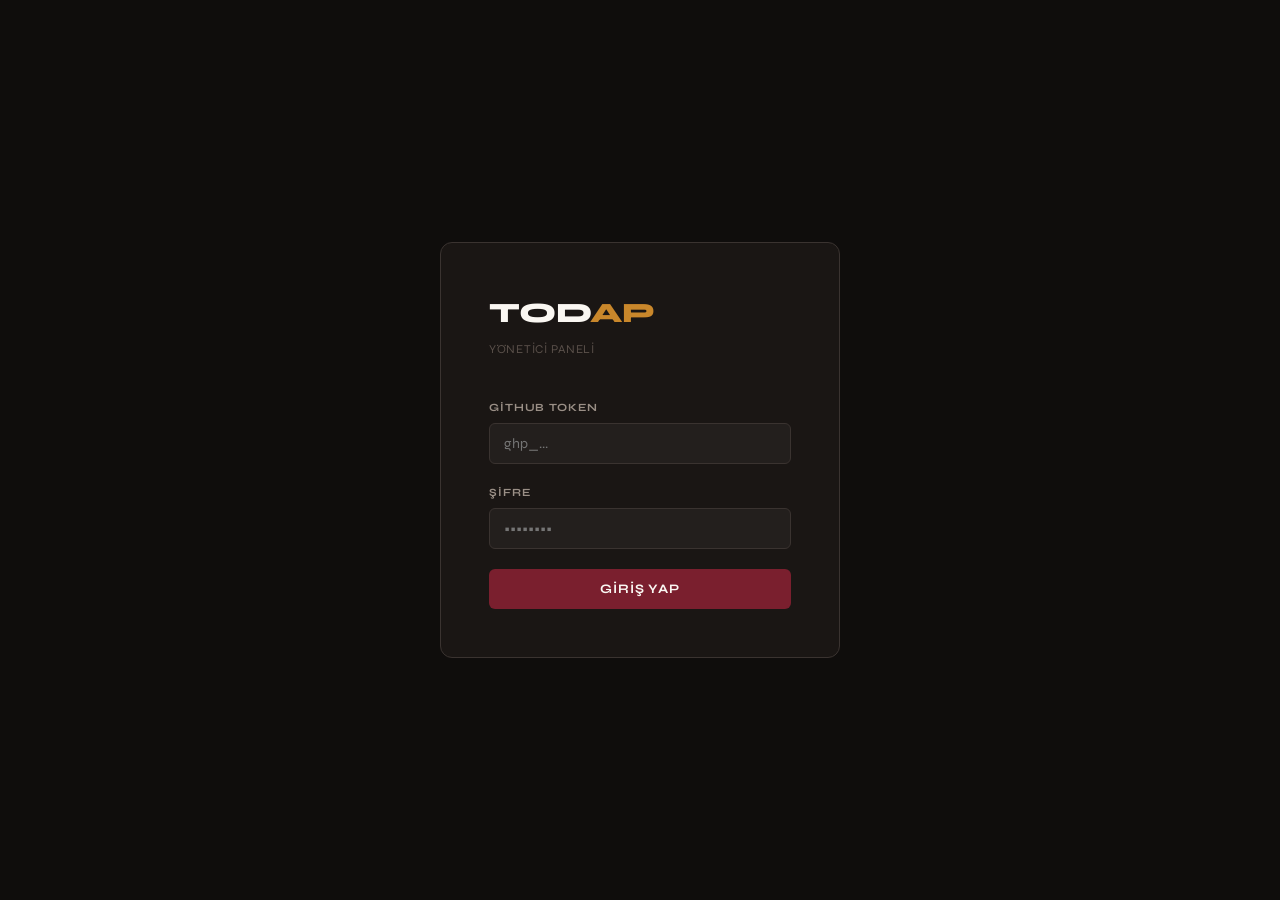
==== commit 35f98f8f: "Fix: Token localStorage'dan oku, doLogin düzelt" ====
--- a/admin/index.html
+++ b/admin/index.html
@@ -214,6 +214,8 @@
   <div class="login-box">
     <div class="login-logo">TOD<span>AP</span></div>
     <div class="login-sub">Yönetici Paneli</div>
+    <label class="login-label">GitHub Token</label>
+    <input class="login-input" type="password" id="login-token" placeholder="ghp_..." />
     <label class="login-label">Şifre</label>
     <input class="login-input" type="password" id="login-pass" placeholder="••••••••" onkeydown="if(event.key==='Enter')doLogin()"/>
     <button class="login-btn" onclick="doLogin()">Giriş Yap</button>
@@ -513,31 +515,48 @@
 // ============================================================
 // CONFIG
 // ============================================================
-const GH_TOKEN  = ''; // Token ortam değişkeninden alınacak
 const GH_OWNER  = 'EbubekirGonan';
 const GH_REPO   = 'todap';
 const GH_BRANCH = 'main';
 const INDEX_PATH = 'index.html';
 const ADMIN_PASSWORD = 'todap2025';
 
+// Token'ı localStorage'dan al
+let GH_TOKEN = localStorage.getItem('GH_TOKEN') || '';
+
 // ============================================================
 // AUTH
 // ============================================================
 function doLogin() {
+  const token = document.getElementById('login-token').value.trim();
   const p = document.getElementById('login-pass').value;
+  
+  if (!token) {
+    document.getElementById('login-error').innerHTML = 'Lütfen GitHub Token\'ını girin.';
+    document.getElementById('login-error').style.display = 'block';
+    return;
+  }
+  
   if (p === ADMIN_PASSWORD) {
+    GH_TOKEN = token;
+    localStorage.setItem('GH_TOKEN', token);
     document.getElementById('login-screen').style.display = 'none';
     document.getElementById('app').style.display = 'flex';
     init();
   } else {
+    document.getElementById('login-error').innerHTML = 'Hatalı şifre. Tekrar deneyin.';
     document.getElementById('login-error').style.display = 'block';
   }
 }
 
 function logout() {
+  localStorage.removeItem('GH_TOKEN');
+  GH_TOKEN = '';
   document.getElementById('app').style.display = 'none';
   document.getElementById('login-screen').style.display = 'flex';
+  document.getElementById('login-token').value = '';
   document.getElementById('login-pass').value = '';
+  document.getElementById('login-error').style.display = 'none';
 }
 
 // ============================================================
